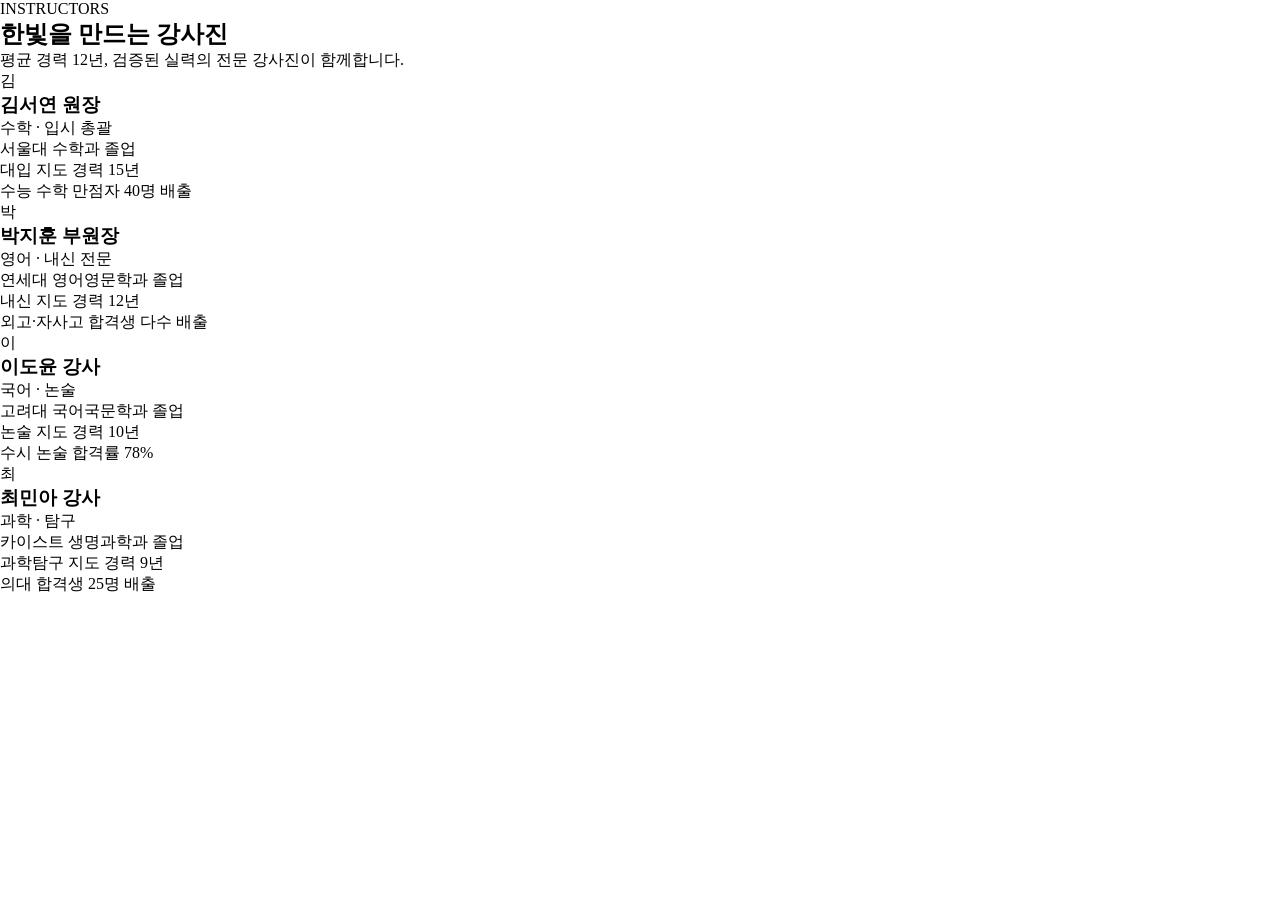
==== assets/comp-team-tailblocks/demo.html @ 315c27d6 "2차 구축: assets/comp-team-tailblocks/demo.html" ====
<!DOCTYPE html>
<html lang="ko">
<head>
  <meta charset="UTF-8">
  <meta name="viewport" content="width=device-width, initial-scale=1.0">
  <title>comp-team-tailblocks — 강사진 카드 그리드 데모</title>
  <link rel="preconnect" href="https://fonts.googleapis.com">
  <link rel="preconnect" href="https://fonts.gstatic.com" crossorigin>
  <link href="https://fonts.googleapis.com/css2?family=Noto+Sans+KR:wght@400;700;800&display=swap" rel="stylesheet">
  <link rel="stylesheet" href="style.css">
  <style>
    /* 데모 페이지 기본 리셋 (컴포넌트 코드 아님) */
    * { margin: 0; padding: 0; box-sizing: border-box; }
  </style>
</head>
<body>

  <section class="bi-team" aria-label="한빛학원 강사진 소개">
    <div class="bi-team__inner">

      <div class="bi-team__header">
        <p class="bi-team__eyebrow">INSTRUCTORS</p>
        <h2 class="bi-team__title">한빛을 만드는 강사진</h2>
        <p class="bi-team__desc">평균 경력 12년, 검증된 실력의 전문 강사진이 함께합니다.</p>
      </div>

      <ul class="bi-team__grid">
        <li class="bi-team__card">
          <div class="bi-team__photo" role="img" aria-label="김서연 강사 사진 플레이스홀더">김</div>
          <h3 class="bi-team__name">김서연 원장</h3>
          <span class="bi-team__subject">수학 · 입시 총괄</span>
          <p class="bi-team__career">서울대 수학과 졸업<br>대입 지도 경력 15년<br>수능 수학 만점자 40명 배출</p>
        </li>
        <li class="bi-team__card">
          <div class="bi-team__photo" role="img" aria-label="박지훈 강사 사진 플레이스홀더">박</div>
          <h3 class="bi-team__name">박지훈 부원장</h3>
          <span class="bi-team__subject">영어 · 내신 전문</span>
          <p class="bi-team__career">연세대 영어영문학과 졸업<br>내신 지도 경력 12년<br>외고·자사고 합격생 다수 배출</p>
        </li>
        <li class="bi-team__card">
          <div class="bi-team__photo" role="img" aria-label="이도윤 강사 사진 플레이스홀더">이</div>
          <h3 class="bi-team__name">이도윤 강사</h3>
          <span class="bi-team__subject">국어 · 논술</span>
          <p class="bi-team__career">고려대 국어국문학과 졸업<br>논술 지도 경력 10년<br>수시 논술 합격률 78%</p>
        </li>
        <li class="bi-team__card">
          <div class="bi-team__photo" role="img" aria-label="최민아 강사 사진 플레이스홀더">최</div>
          <h3 class="bi-team__name">최민아 강사</h3>
          <span class="bi-team__subject">과학 · 탐구</span>
          <p class="bi-team__career">카이스트 생명과학과 졸업<br>과학탐구 지도 경력 9년<br>의대 합격생 25명 배출</p>
        </li>
      </ul>

    </div>
  </section>

</body>
</html>
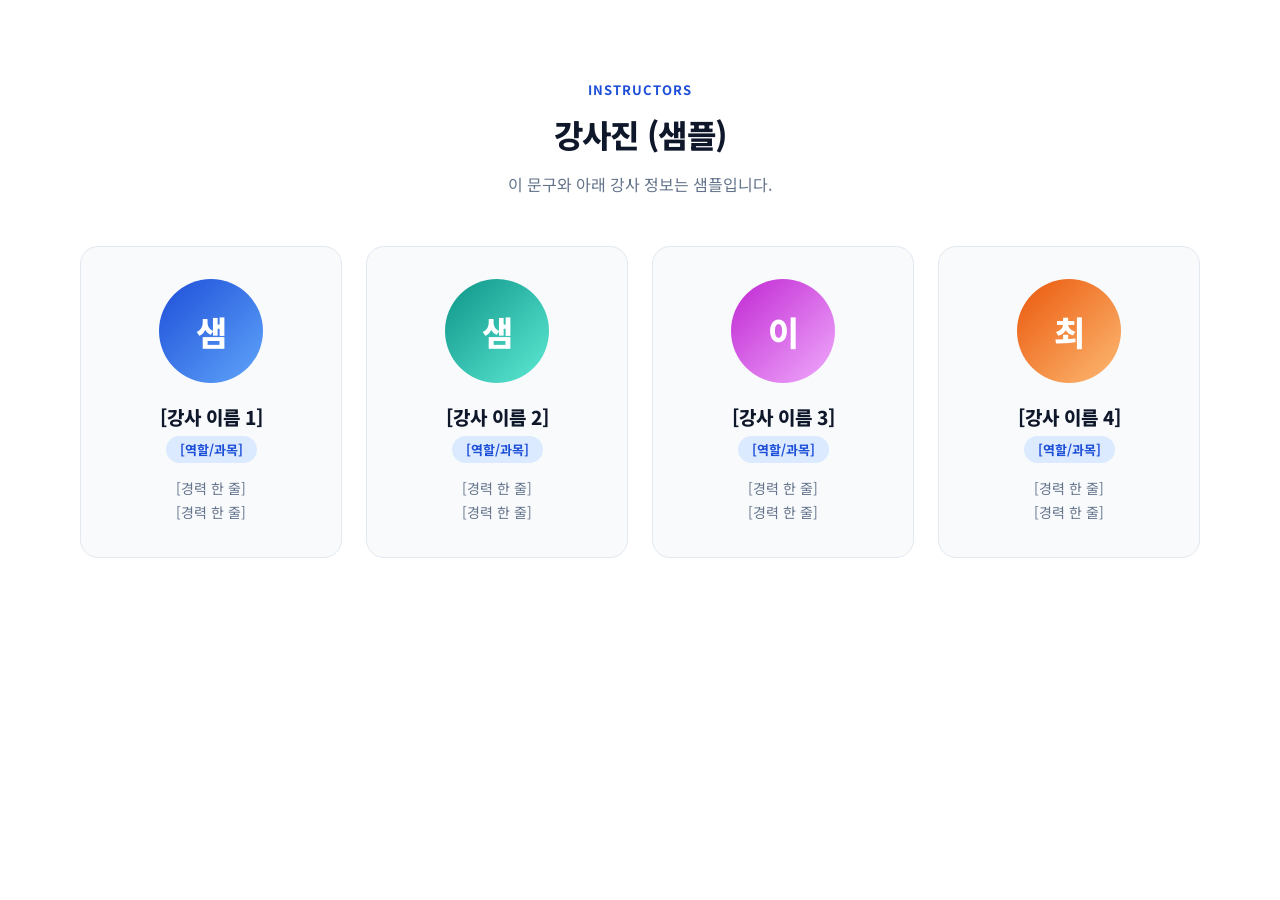
==== commit f9b9b231: "chore: P0 정비 — README 경로 정합, comp-team-tailblocks 슬롯·가상 샘플 표기, 자체 작성/영감 출처 구분 - README 구조도를 실제 경로(as" ====
--- a/assets/comp-team-tailblocks/demo.html
+++ b/assets/comp-team-tailblocks/demo.html
@@ -3,7 +3,7 @@
 <head>
   <meta charset="UTF-8">
   <meta name="viewport" content="width=device-width, initial-scale=1.0">
-  <title>comp-team-tailblocks — 강사진 카드 그리드 데모</title>
+  <title>comp-team-tailblocks — 강사진 카드 그리드 데모 (가상 샘플)</title>
   <link rel="preconnect" href="https://fonts.googleapis.com">
   <link rel="preconnect" href="https://fonts.gstatic.com" crossorigin>
   <link href="https://fonts.googleapis.com/css2?family=Noto+Sans+KR:wght@400;700;800&display=swap" rel="stylesheet">
@@ -15,39 +15,40 @@
 </head>
 <body>
 
-  <section class="bi-team" aria-label="한빛학원 강사진 소개">
+  <!-- ⚠ 아래 이름·경력·수치는 모두 가상의 예시(SAMPLE)입니다. 실제 서비스에서는 회원이 입력한 값만 사용하세요. -->
+  <section class="bi-team" data-bi-sample="true" aria-label="강사진 소개">
     <div class="bi-team__inner">
 
       <div class="bi-team__header">
         <p class="bi-team__eyebrow">INSTRUCTORS</p>
-        <h2 class="bi-team__title">한빛을 만드는 강사진</h2>
-        <p class="bi-team__desc">평균 경력 12년, 검증된 실력의 전문 강사진이 함께합니다.</p>
+        <h2 class="bi-team__title">강사진 (샘플)</h2>
+        <p class="bi-team__desc">이 문구와 아래 강사 정보는 샘플입니다.</p>
       </div>
 
       <ul class="bi-team__grid">
         <li class="bi-team__card">
-          <div class="bi-team__photo" role="img" aria-label="김서연 강사 사진 플레이스홀더">김</div>
-          <h3 class="bi-team__name">김서연 원장</h3>
-          <span class="bi-team__subject">수학 · 입시 총괄</span>
-          <p class="bi-team__career">서울대 수학과 졸업<br>대입 지도 경력 15년<br>수능 수학 만점자 40명 배출</p>
+          <div class="bi-team__photo" role="img" aria-label="강사 사진 플레이스홀더">샘</div>
+          <h3 class="bi-team__name">[강사 이름 1]</h3>
+          <span class="bi-team__subject">[역할/과목]</span>
+          <p class="bi-team__career">[경력 한 줄]<br>[경력 한 줄]</p>
         </li>
         <li class="bi-team__card">
-          <div class="bi-team__photo" role="img" aria-label="박지훈 강사 사진 플레이스홀더">박</div>
-          <h3 class="bi-team__name">박지훈 부원장</h3>
-          <span class="bi-team__subject">영어 · 내신 전문</span>
-          <p class="bi-team__career">연세대 영어영문학과 졸업<br>내신 지도 경력 12년<br>외고·자사고 합격생 다수 배출</p>
+          <div class="bi-team__photo" role="img" aria-label="강사 사진 플레이스홀더">샘</div>
+          <h3 class="bi-team__name">[강사 이름 2]</h3>
+          <span class="bi-team__subject">[역할/과목]</span>
+          <p class="bi-team__career">[경력 한 줄]<br>[경력 한 줄]</p>
         </li>
         <li class="bi-team__card">
-          <div class="bi-team__photo" role="img" aria-label="이도윤 강사 사진 플레이스홀더">이</div>
-          <h3 class="bi-team__name">이도윤 강사</h3>
-          <span class="bi-team__subject">국어 · 논술</span>
-          <p class="bi-team__career">고려대 국어국문학과 졸업<br>논술 지도 경력 10년<br>수시 논술 합격률 78%</p>
+          <div class="bi-team__photo" role="img" aria-label="[강사 이름 3] 사진 플레이스홀더">이</div>
+          <h3 class="bi-team__name">[강사 이름 3]</h3>
+          <span class="bi-team__subject">[역할/과목]</span>
+          <p class="bi-team__career">[경력 한 줄]<br>[경력 한 줄]</p>
         </li>
         <li class="bi-team__card">
-          <div class="bi-team__photo" role="img" aria-label="최민아 강사 사진 플레이스홀더">최</div>
-          <h3 class="bi-team__name">최민아 강사</h3>
-          <span class="bi-team__subject">과학 · 탐구</span>
-          <p class="bi-team__career">카이스트 생명과학과 졸업<br>과학탐구 지도 경력 9년<br>의대 합격생 25명 배출</p>
+          <div class="bi-team__photo" role="img" aria-label="[강사 이름 4] 사진 플레이스홀더">최</div>
+          <h3 class="bi-team__name">[강사 이름 4]</h3>
+          <span class="bi-team__subject">[역할/과목]</span>
+          <p class="bi-team__career">[경력 한 줄]<br>[경력 한 줄]</p>
         </li>
       </ul>
 
--- a/assets/comp-team-tailblocks/style.css
+++ b/assets/comp-team-tailblocks/style.css
@@ -0,0 +1,143 @@
+/* ============================================================
+   comp-team-tailblocks — 강사진 카드 그리드 (바닐라 CSS)
+   오리지널 코드. 영감: TailBlocks team (MIT) — 패턴만 참고, 코드 복사 없음.
+   ============================================================ */
+
+.bi-team {
+  font-family: "Noto Sans KR", sans-serif;
+  word-break: keep-all;
+  background: #ffffff;
+  padding: 80px 24px;
+}
+
+.bi-team__inner {
+  max-width: 1120px;
+  margin: 0 auto;
+}
+
+.bi-team__header {
+  text-align: center;
+  margin-bottom: 48px;
+}
+
+.bi-team__eyebrow {
+  font-size: 13px;
+  font-weight: 700;
+  color: #1d4ed8;
+  letter-spacing: 0.08em;
+  margin: 0 0 12px;
+}
+
+.bi-team__title {
+  font-size: 32px;
+  font-weight: 800;
+  color: #0f172a;
+  margin: 0 0 14px;
+  letter-spacing: -0.02em;
+}
+
+.bi-team__desc {
+  font-size: 16px;
+  line-height: 1.7;
+  color: #64748b;
+  margin: 0;
+}
+
+/* 카드 그리드: PC 4열 */
+.bi-team__grid {
+  display: grid;
+  grid-template-columns: repeat(4, 1fr);
+  gap: 24px;
+  list-style: none;
+  margin: 0;
+  padding: 0;
+}
+
+.bi-team__card {
+  background: #f8fafc;
+  border: 1px solid #e2e8f0;
+  border-radius: 18px;
+  padding: 32px 24px;
+  text-align: center;
+  transition: transform 0.18s ease, box-shadow 0.18s ease;
+}
+
+.bi-team__card:hover {
+  transform: translateY(-6px);
+  box-shadow: 0 16px 32px rgba(15, 23, 42, 0.1);
+}
+
+/* 사진 플레이스홀더 (이니셜 아바타) */
+.bi-team__photo {
+  width: 104px;
+  height: 104px;
+  margin: 0 auto 20px;
+  border-radius: 50%;
+  display: flex;
+  align-items: center;
+  justify-content: center;
+  font-size: 34px;
+  font-weight: 800;
+  color: #ffffff;
+  background: linear-gradient(135deg, #1d4ed8, #60a5fa);
+}
+
+.bi-team__card:nth-child(2) .bi-team__photo {
+  background: linear-gradient(135deg, #0d9488, #5eead4);
+}
+
+.bi-team__card:nth-child(3) .bi-team__photo {
+  background: linear-gradient(135deg, #c026d3, #f0abfc);
+}
+
+.bi-team__card:nth-child(4) .bi-team__photo {
+  background: linear-gradient(135deg, #ea580c, #fdba74);
+}
+
+.bi-team__name {
+  font-size: 19px;
+  font-weight: 800;
+  color: #0f172a;
+  margin: 0 0 6px;
+}
+
+.bi-team__subject {
+  display: inline-block;
+  font-size: 13px;
+  font-weight: 700;
+  color: #1d4ed8;
+  background: #dbeafe;
+  border-radius: 999px;
+  padding: 4px 14px;
+  margin: 0 0 14px;
+}
+
+.bi-team__career {
+  font-size: 14px;
+  line-height: 1.7;
+  color: #64748b;
+  margin: 0;
+  word-break: keep-all;
+}
+
+/* 반응형 */
+@media (max-width: 960px) {
+  .bi-team__grid {
+    grid-template-columns: repeat(2, 1fr);
+  }
+}
+
+@media (max-width: 560px) {
+  .bi-team {
+    padding: 56px 20px;
+  }
+
+  .bi-team__title {
+    font-size: 26px;
+  }
+
+  /* 모바일 360px: 1열 */
+  .bi-team__grid {
+    grid-template-columns: 1fr;
+  }
+}
